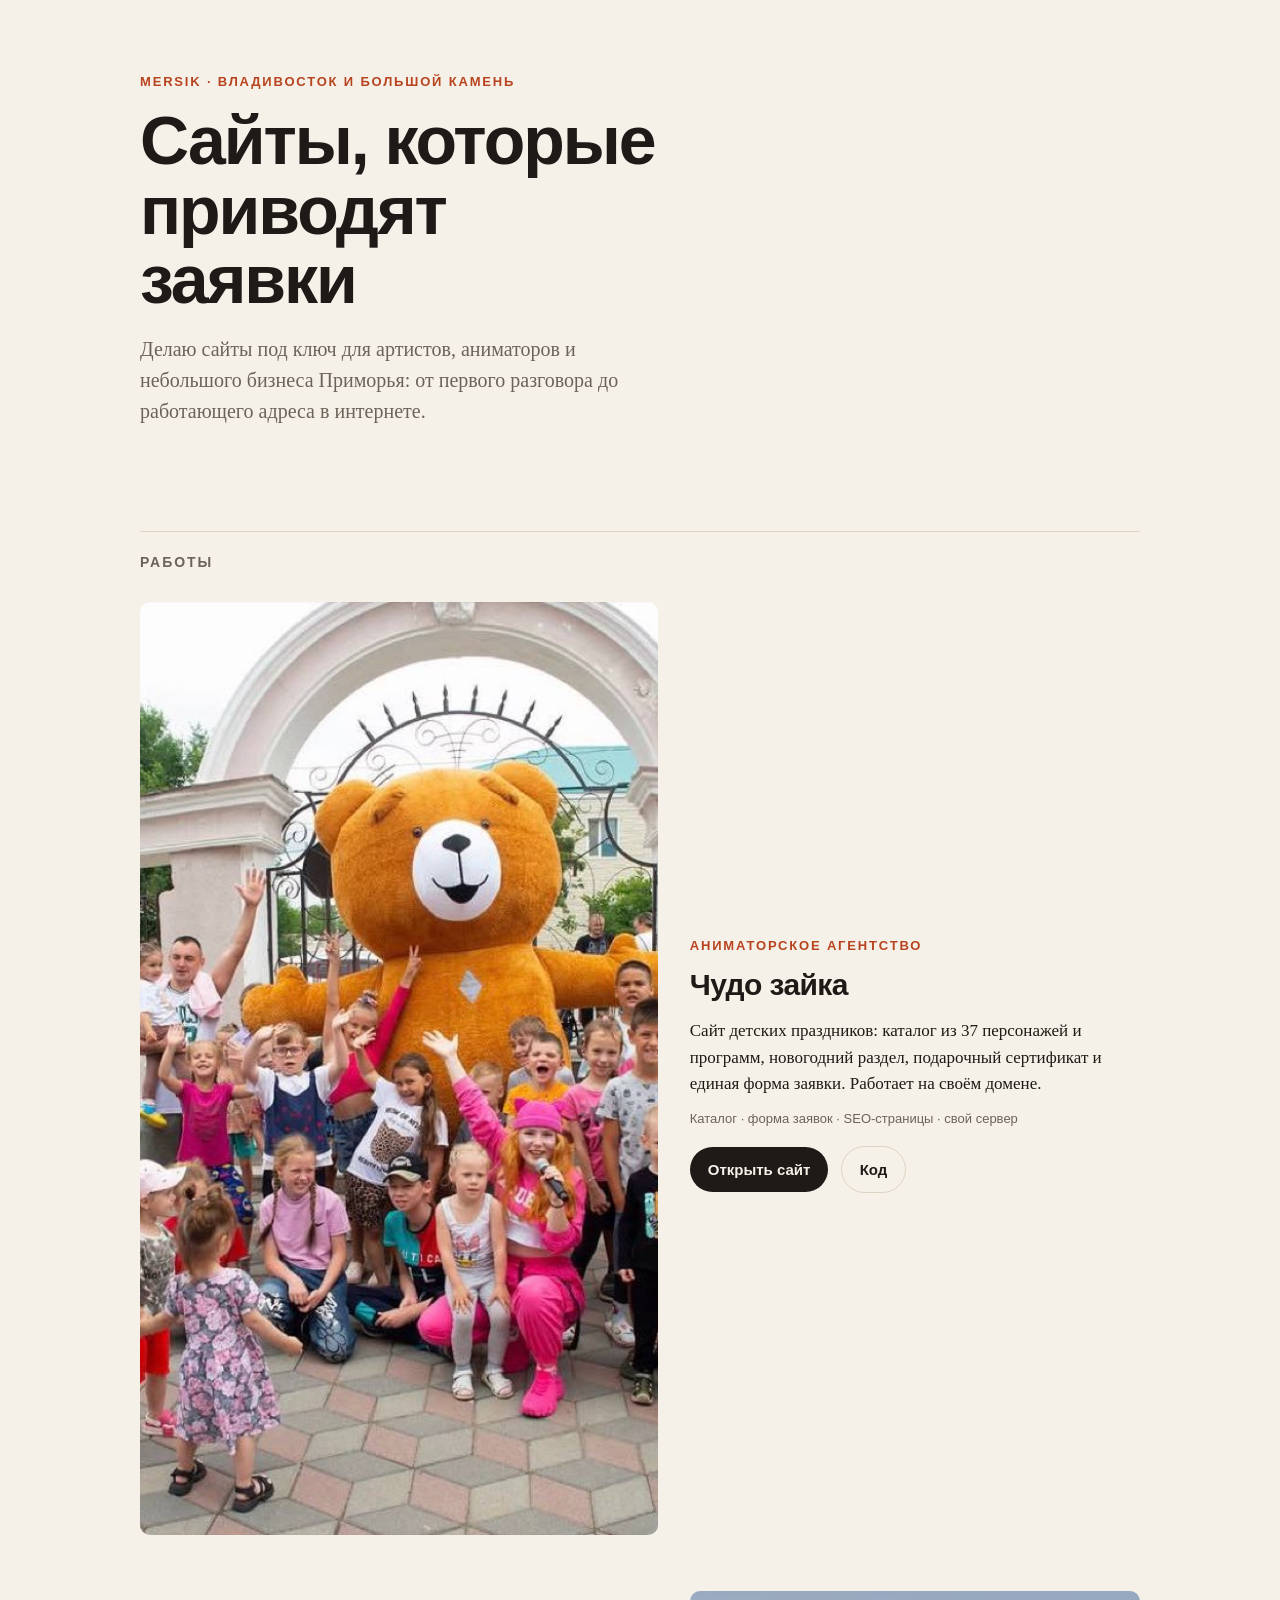
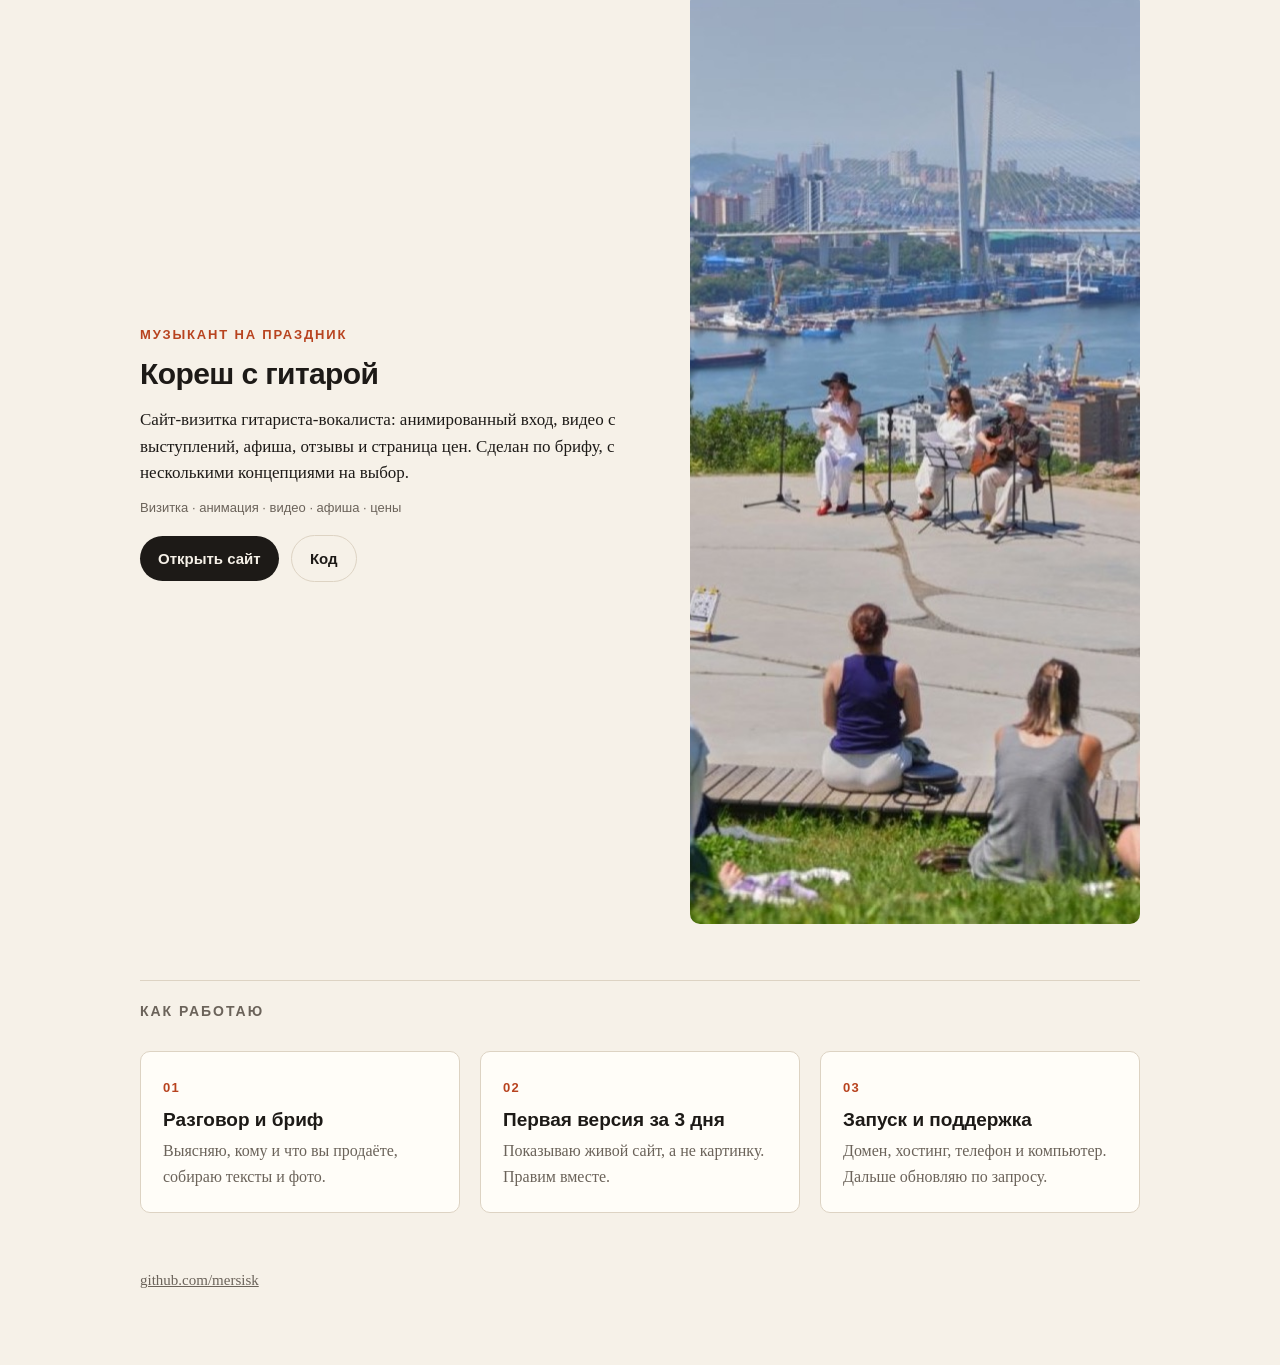
==== index.html @ e4f69def "Сайт-портфолио Co-Authored-By: Claude Fable 5.2 <noreply@anthropic.com>" ====
<!doctype html>
<html lang="ru">
<head>
<meta charset="utf-8">
<meta name="viewport" content="width=device-width, initial-scale=1">
<title>Mersik — сайты для локального бизнеса, Владивосток</title>
<meta name="description" content="Делаю сайты под ключ для артистов, аниматоров и небольшого бизнеса Приморья. Примеры работ.">
<style>
:root{--bg:#f6f1e8;--fg:#1d1a17;--muted:#6b635a;--line:#ddd3c3;--card:#fffdf8;--accent:#b8431f}
@media (prefers-color-scheme:dark){:root{--bg:#16130f;--fg:#f1eadf;--muted:#a69c8e;--line:#342d25;--card:#1f1b16;--accent:#f08a5d}}
*{box-sizing:border-box}
body{margin:0;background:var(--bg);color:var(--fg);font:17px/1.55 Georgia,"Times New Roman",serif}
h1,h2,h3,.kicker,.btn,nav{font-family:-apple-system,"Segoe UI",Roboto,Arial,sans-serif}
.wrap{max-width:1040px;margin:0 auto;padding:0 20px}
header{padding:72px 0 48px}
.kicker{font-size:13px;letter-spacing:.14em;text-transform:uppercase;color:var(--accent);font-weight:600}
h1{font-size:clamp(34px,7vw,68px);line-height:1.02;letter-spacing:-.03em;margin:14px 0 20px;max-width:14ch}
.lead{font-size:20px;color:var(--muted);max-width:52ch;margin:0}
h2{font-size:14px;letter-spacing:.14em;text-transform:uppercase;color:var(--muted);border-top:1px solid var(--line);padding-top:20px;margin:56px 0 28px}
.work{display:grid;grid-template-columns:1.15fr 1fr;gap:32px;align-items:center;margin-bottom:56px}
.work:nth-of-type(even) img{order:2}
.work img{width:100%;aspect-ratio:3/2;object-fit:cover;border-radius:10px;display:block;background:var(--line)}
.work h3{font-size:30px;letter-spacing:-.02em;margin:6px 0 10px}
.work p{margin:0 0 12px}
.tags{font:13px/1.4 -apple-system,"Segoe UI",Roboto,Arial,sans-serif;color:var(--muted);margin-bottom:18px}
.btn{display:inline-block;padding:11px 18px;border-radius:999px;background:var(--fg);color:var(--bg);text-decoration:none;font-size:15px;font-weight:600;margin:0 8px 8px 0}
.btn.ghost{background:none;color:var(--fg);border:1px solid var(--line)}
.btn:focus-visible,a:focus-visible{outline:3px solid var(--accent);outline-offset:3px}
.steps{display:grid;grid-template-columns:repeat(3,1fr);gap:20px;padding:0;margin:0;list-style:none;counter-reset:s}
.steps li{background:var(--card);border:1px solid var(--line);border-radius:10px;padding:22px;counter-increment:s}
.steps li::before{content:"0" counter(s);font:600 13px -apple-system,"Segoe UI",Roboto,Arial,sans-serif;color:var(--accent);letter-spacing:.1em}
.steps b{display:block;font:600 19px/1.25 -apple-system,"Segoe UI",Roboto,Arial,sans-serif;margin:8px 0 6px}
.steps span{color:var(--muted);font-size:16px}
footer{padding:56px 0 72px;color:var(--muted);font-size:15px}
footer a{color:inherit}
@media (max-width:760px){
  header{padding:48px 0 24px}
  .work{grid-template-columns:1fr;gap:18px}
  .work:nth-of-type(even) img{order:0}
  .steps{grid-template-columns:1fr}
}
</style>
</head>
<body>
<div class="wrap">
  <header>
    <div class="kicker">Mersik · Владивосток и Большой Камень</div>
    <h1>Сайты, которые приводят заявки</h1>
    <p class="lead">Делаю сайты под ключ для артистов, аниматоров и небольшого бизнеса Приморья: от первого разговора до работающего адреса в интернете.</p>
  </header>

  <main>
    <h2>Работы</h2>

    <article class="work">
      <img src="img/chudo-zayka.jpg" alt="Аниматоры агентства «Чудо зайка» на детском празднике" width="1400" height="933">
      <div>
        <div class="kicker">Аниматорское агентство</div>
        <h3>Чудо зайка</h3>
        <p>Сайт детских праздников: каталог из 37 персонажей и программ, новогодний раздел, подарочный сертификат и единая форма заявки. Работает на своём домене.</p>
        <div class="tags">Каталог · форма заявок · SEO-страницы · свой сервер</div>
        <a class="btn" href="https://chydozaika.ru" target="_blank" rel="noopener">Открыть сайт</a>
        <a class="btn ghost" href="https://github.com/mersisk/chudo-zayka-primorye" target="_blank" rel="noopener">Код</a>
      </div>
    </article>

    <article class="work">
      <img src="img/koresh.jpg" alt="Музыкант «Кореш с гитарой» на выступлении во Владивостоке" width="1400" height="933">
      <div>
        <div class="kicker">Музыкант на праздник</div>
        <h3>Кореш с гитарой</h3>
        <p>Сайт-визитка гитариста-вокалиста: анимированный вход, видео с выступлений, афиша, отзывы и страница цен. Сделан по брифу, с несколькими концепциями на выбор.</p>
        <div class="tags">Визитка · анимация · видео · афиша · цены</div>
        <a class="btn" href="https://mersisk.github.io/koresh-s-gitaroi/" target="_blank" rel="noopener">Открыть сайт</a>
        <a class="btn ghost" href="https://github.com/mersisk/koresh-s-gitaroi" target="_blank" rel="noopener">Код</a>
      </div>
    </article>

    <h2>Как работаю</h2>
    <ol class="steps">
      <li><b>Разговор и бриф</b><span>Выясняю, кому и что вы продаёте, собираю тексты и фото.</span></li>
      <li><b>Первая версия за 3 дня</b><span>Показываю живой сайт, а не картинку. Правим вместе.</span></li>
      <li><b>Запуск и поддержка</b><span>Домен, хостинг, телефон и компьютер. Дальше обновляю по запросу.</span></li>
    </ol>
  </main>

  <footer>
    <a href="https://github.com/mersisk" target="_blank" rel="noopener">github.com/mersisk</a>
  </footer>
</div>
</body>
</html>
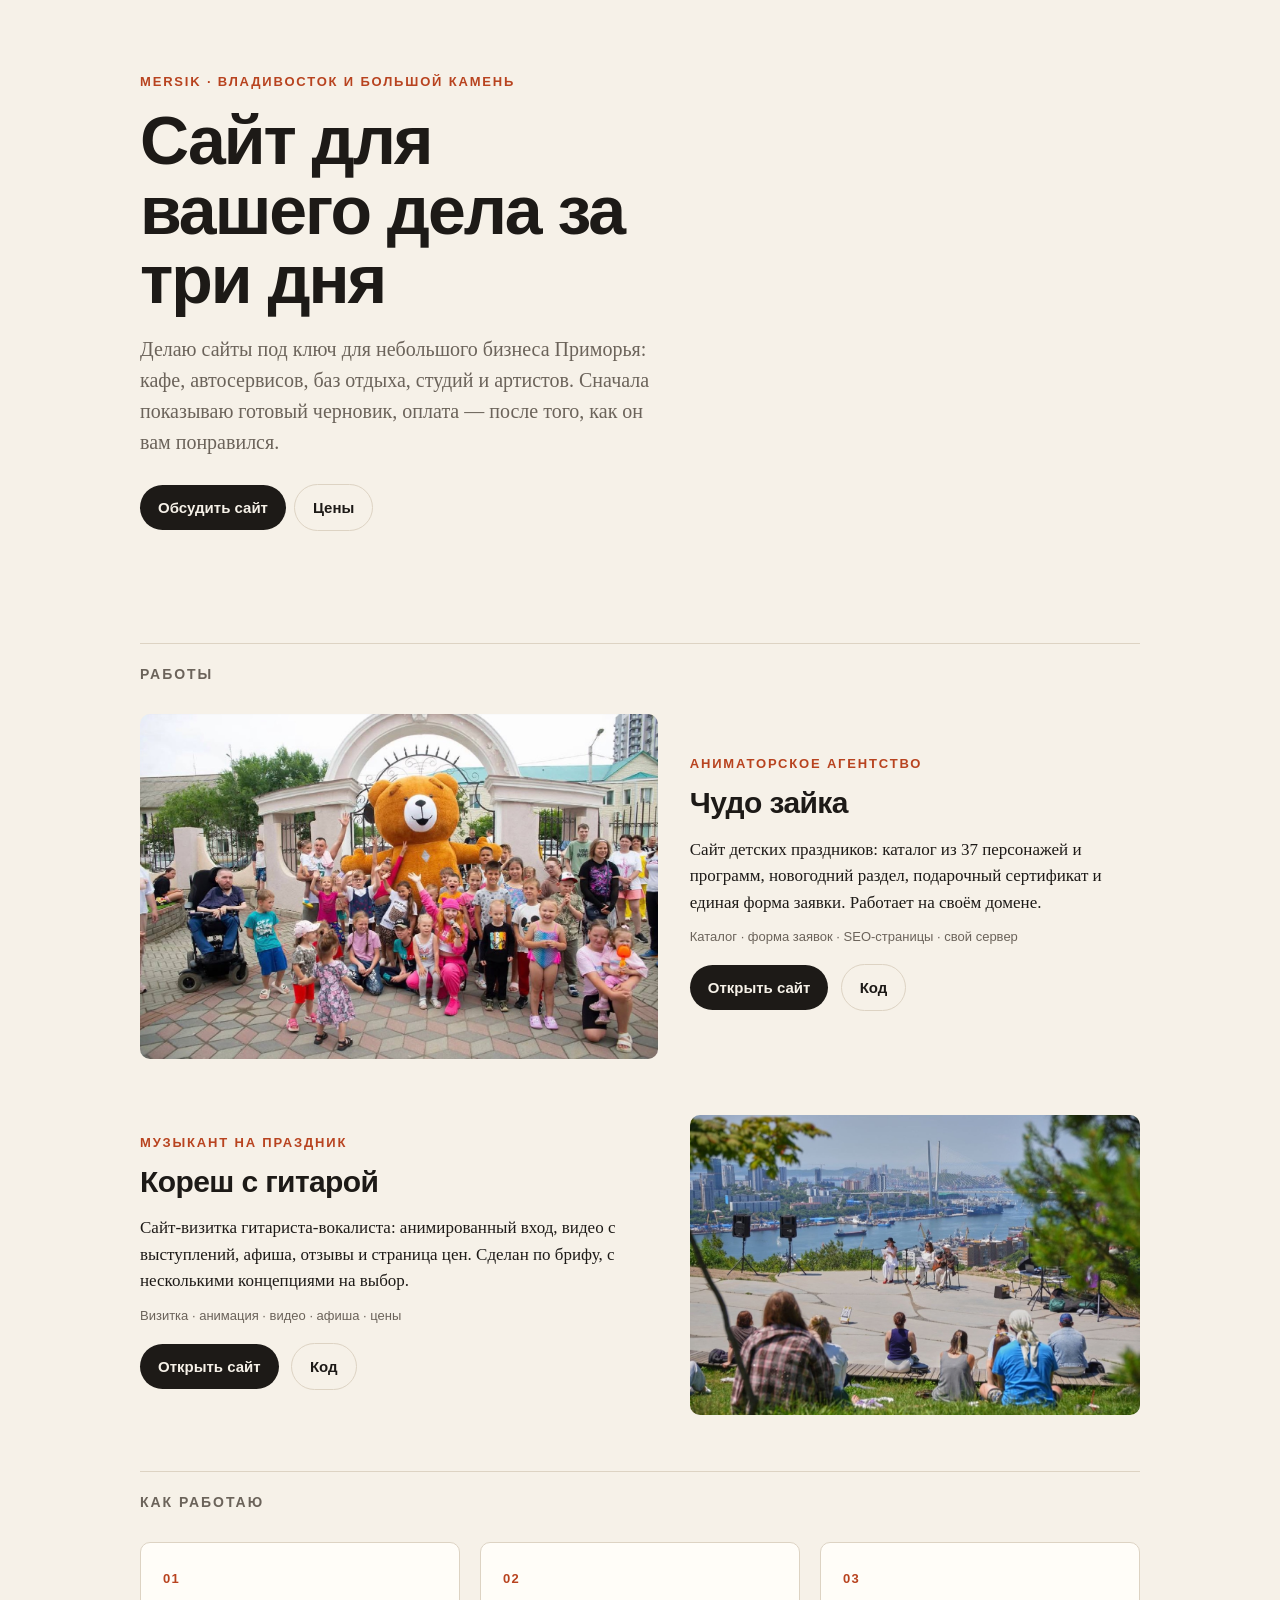
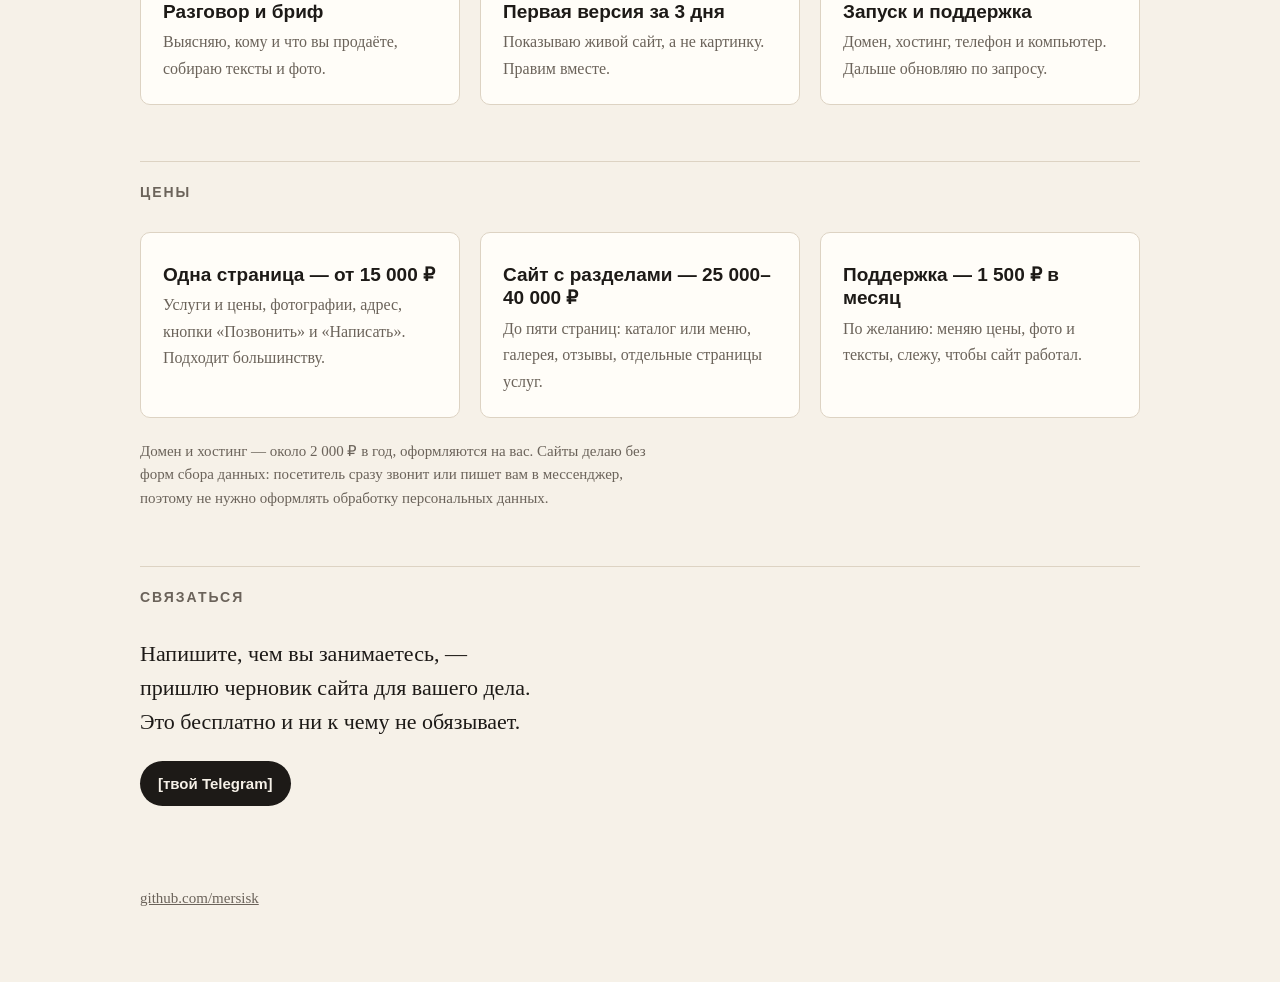
==== commit 260d414c: "Портфолио: новый заголовок, цены, блок связи, исправлены пропорции фото Co-Authored-By: Claude Fable" ====
--- a/index.html
+++ b/index.html
@@ -19,7 +19,7 @@
 h2{font-size:14px;letter-spacing:.14em;text-transform:uppercase;color:var(--muted);border-top:1px solid var(--line);padding-top:20px;margin:56px 0 28px}
 .work{display:grid;grid-template-columns:1.15fr 1fr;gap:32px;align-items:center;margin-bottom:56px}
 .work:nth-of-type(even) img{order:2}
-.work img{width:100%;aspect-ratio:3/2;object-fit:cover;border-radius:10px;display:block;background:var(--line)}
+.work img{width:100%;height:auto;aspect-ratio:3/2;object-fit:cover;border-radius:10px;display:block;background:var(--line)}
 .work h3{font-size:30px;letter-spacing:-.02em;margin:6px 0 10px}
 .work p{margin:0 0 12px}
 .tags{font:13px/1.4 -apple-system,"Segoe UI",Roboto,Arial,sans-serif;color:var(--muted);margin-bottom:18px}
@@ -31,6 +31,9 @@
 .steps li::before{content:"0" counter(s);font:600 13px -apple-system,"Segoe UI",Roboto,Arial,sans-serif;color:var(--accent);letter-spacing:.1em}
 .steps b{display:block;font:600 19px/1.25 -apple-system,"Segoe UI",Roboto,Arial,sans-serif;margin:8px 0 6px}
 .steps span{color:var(--muted);font-size:16px}
+.prices li::before{content:none}
+.note{color:var(--muted);font-size:15px;max-width:70ch;margin:22px 0 0}
+.cta{font-size:22px;max-width:36ch;margin:0 0 22px}
 footer{padding:56px 0 72px;color:var(--muted);font-size:15px}
 footer a{color:inherit}
 @media (max-width:760px){
@@ -45,8 +48,9 @@
 <div class="wrap">
   <header>
     <div class="kicker">Mersik · Владивосток и Большой Камень</div>
-    <h1>Сайты, которые приводят заявки</h1>
-    <p class="lead">Делаю сайты под ключ для артистов, аниматоров и небольшого бизнеса Приморья: от первого разговора до работающего адреса в интернете.</p>
+    <h1>Сайт для вашего дела за три дня</h1>
+    <p class="lead">Делаю сайты под ключ для небольшого бизнеса Приморья: кафе, автосервисов, баз отдыха, студий и артистов. Сначала показываю готовый черновик, оплата — после того, как он вам понравился.</p>
+    <p style="margin:26px 0 0"><a class="btn" href="#contact">Обсудить сайт</a><a class="btn ghost" href="#price">Цены</a></p>
   </header>
 
   <main>
@@ -82,6 +86,18 @@
       <li><b>Первая версия за 3 дня</b><span>Показываю живой сайт, а не картинку. Правим вместе.</span></li>
       <li><b>Запуск и поддержка</b><span>Домен, хостинг, телефон и компьютер. Дальше обновляю по запросу.</span></li>
     </ol>
+
+    <h2 id="price">Цены</h2>
+    <ol class="steps prices">
+      <li><b>Одна страница — от 15 000 ₽</b><span>Услуги и цены, фотографии, адрес, кнопки «Позвонить» и «Написать». Подходит большинству.</span></li>
+      <li><b>Сайт с разделами — 25 000–40 000 ₽</b><span>До пяти страниц: каталог или меню, галерея, отзывы, отдельные страницы услуг.</span></li>
+      <li><b>Поддержка — 1 500 ₽ в месяц</b><span>По желанию: меняю цены, фото и тексты, слежу, чтобы сайт работал.</span></li>
+    </ol>
+    <p class="note">Домен и хостинг — около 2 000 ₽ в год, оформляются на вас. Сайты делаю без форм сбора данных: посетитель сразу звонит или пишет вам в мессенджер, поэтому не нужно оформлять обработку персональных данных.</p>
+
+    <h2 id="contact">Связаться</h2>
+    <p class="cta">Напишите, чем вы занимаетесь, — пришлю черновик сайта для вашего дела. Это бесплатно и ни к чему не обязывает.</p>
+    <p><a class="btn" href="#">[твой Telegram]</a></p>
   </main>
 
   <footer>
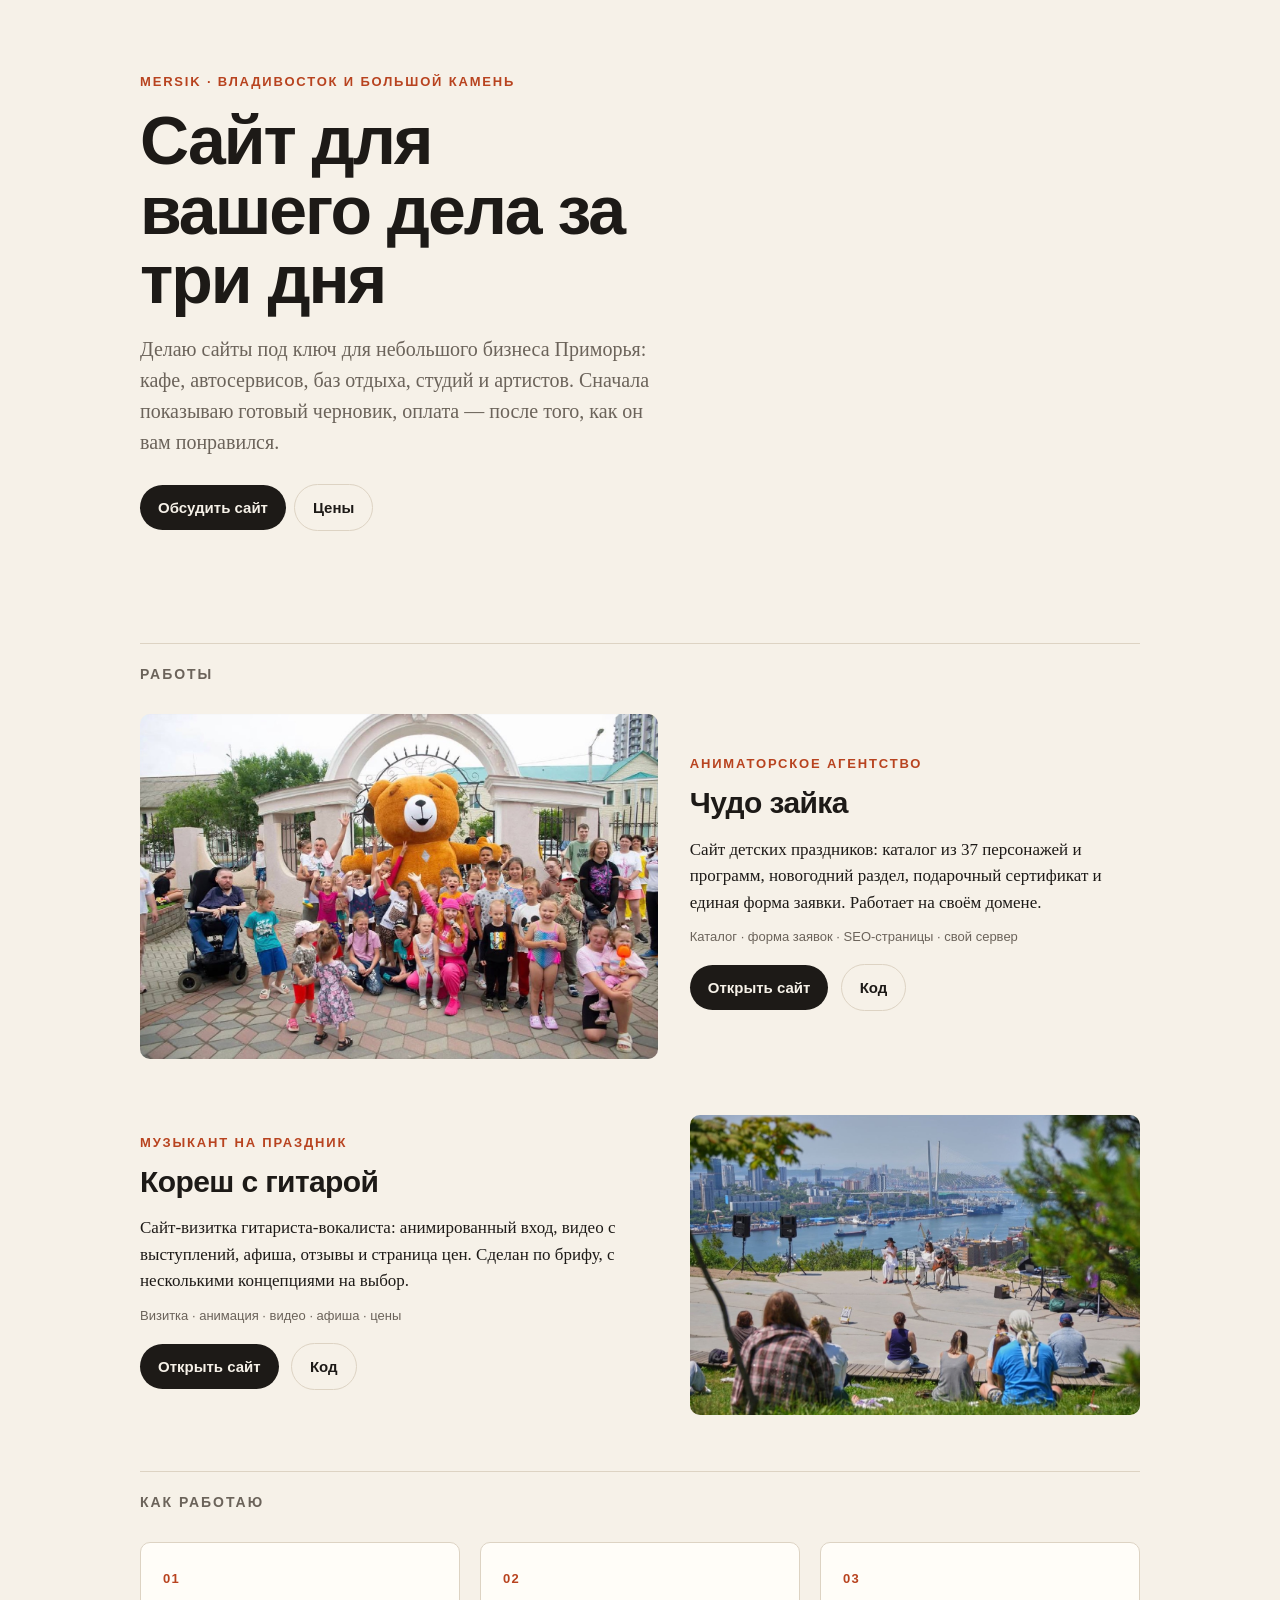
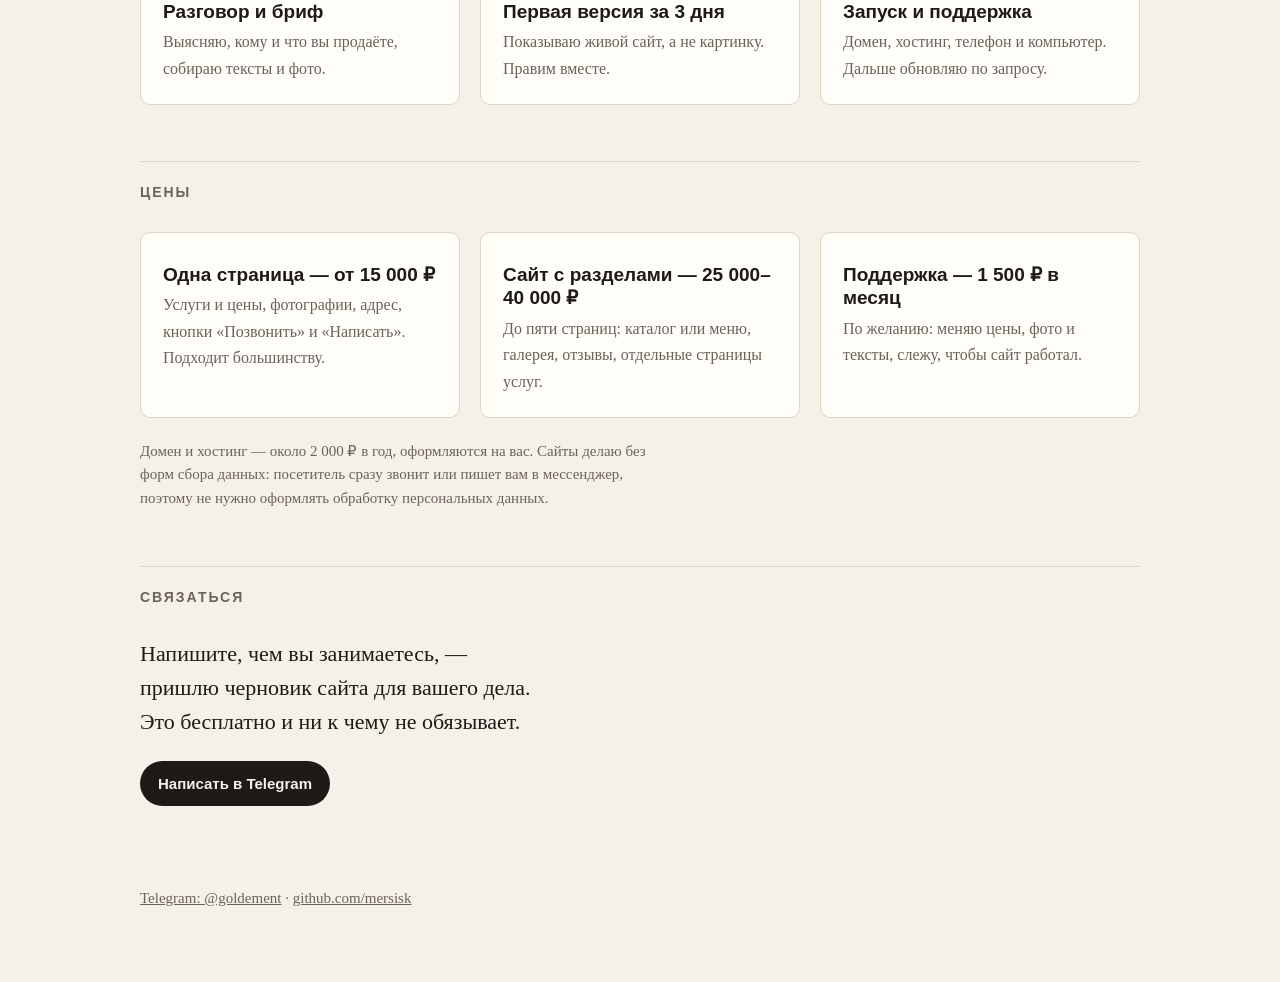
==== commit 63552a5f: "Портфолио: контакт в Telegram Co-Authored-By: Claude Fable 5.2 <noreply@anthropic.com>" ====
--- a/index.html
+++ b/index.html
@@ -97,11 +97,11 @@
 
     <h2 id="contact">Связаться</h2>
     <p class="cta">Напишите, чем вы занимаетесь, — пришлю черновик сайта для вашего дела. Это бесплатно и ни к чему не обязывает.</p>
-    <p><a class="btn" href="#">[твой Telegram]</a></p>
+    <p><a class="btn" href="https://t.me/goldement" target="_blank" rel="noopener">Написать в Telegram</a></p>
   </main>
 
   <footer>
-    <a href="https://github.com/mersisk" target="_blank" rel="noopener">github.com/mersisk</a>
+    <a href="https://t.me/goldement" target="_blank" rel="noopener">Telegram: @goldement</a> · <a href="https://github.com/mersisk" target="_blank" rel="noopener">github.com/mersisk</a>
   </footer>
 </div>
 </body>
